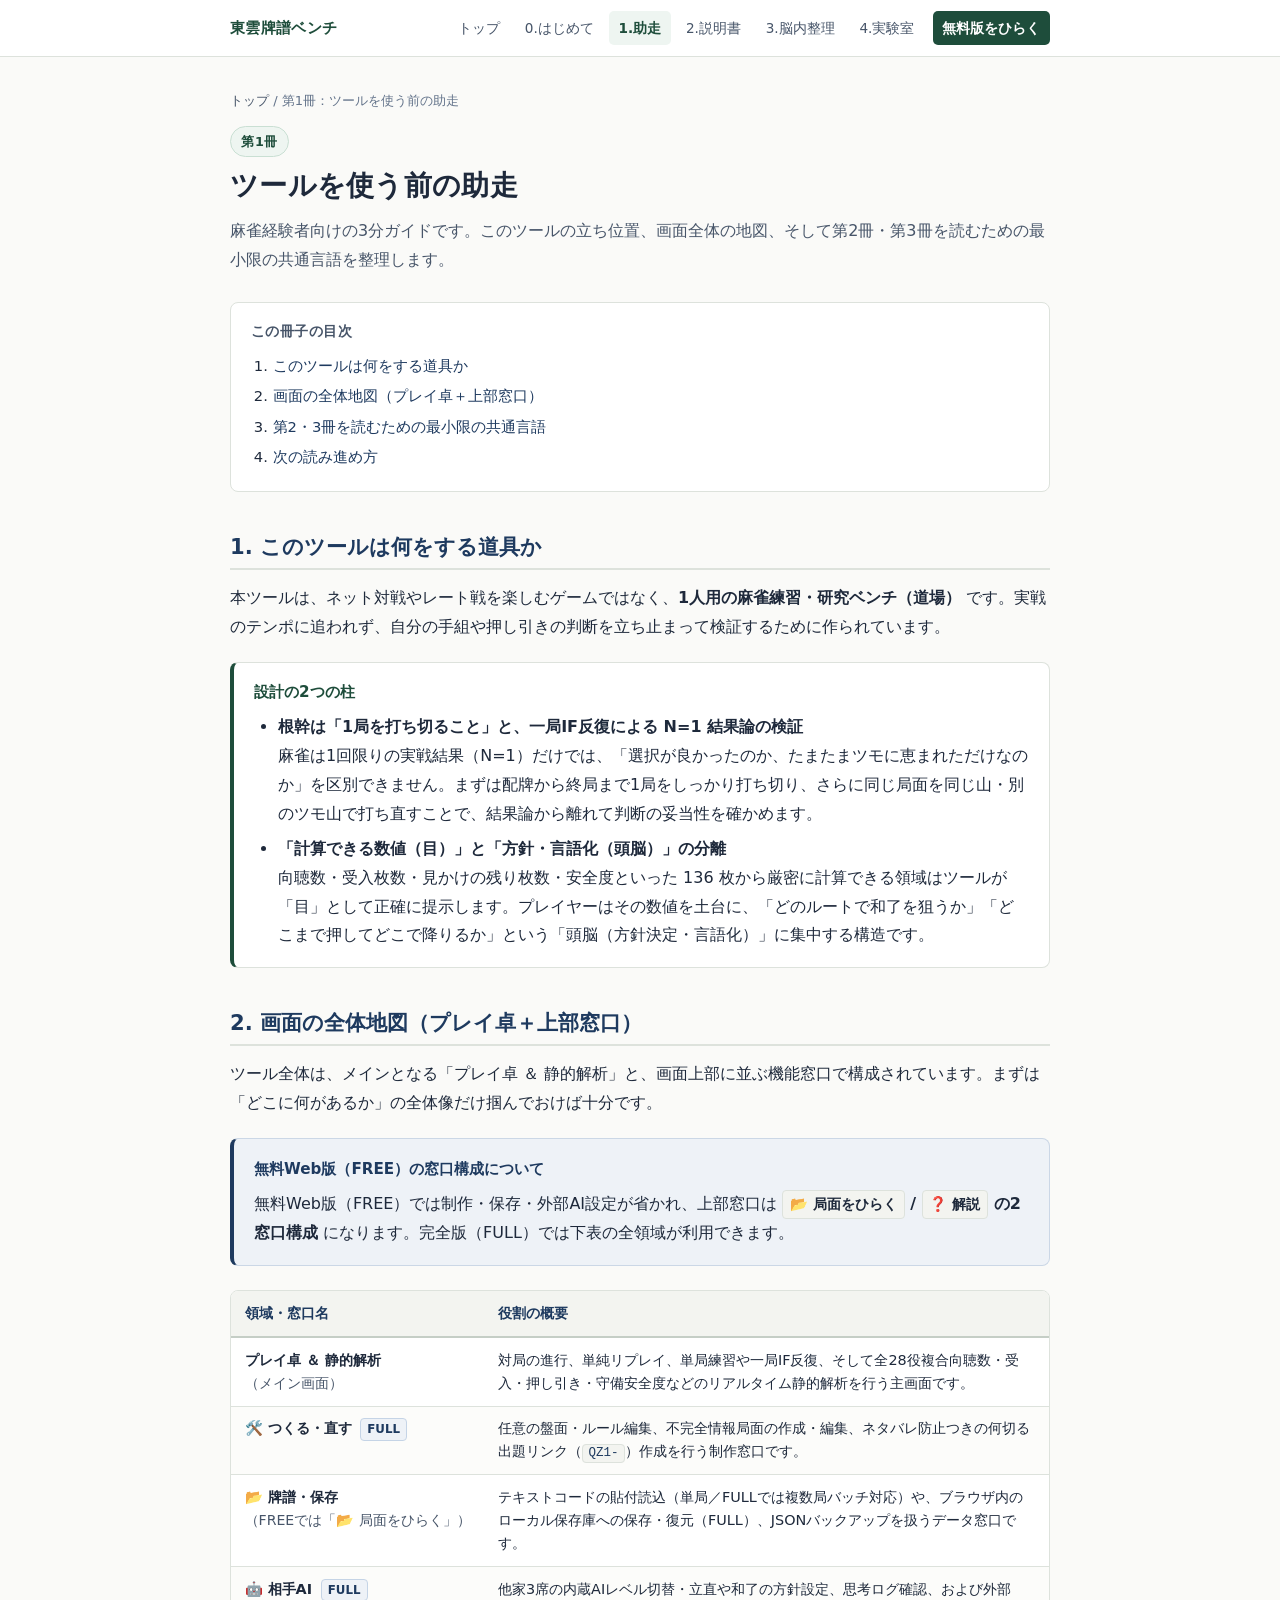
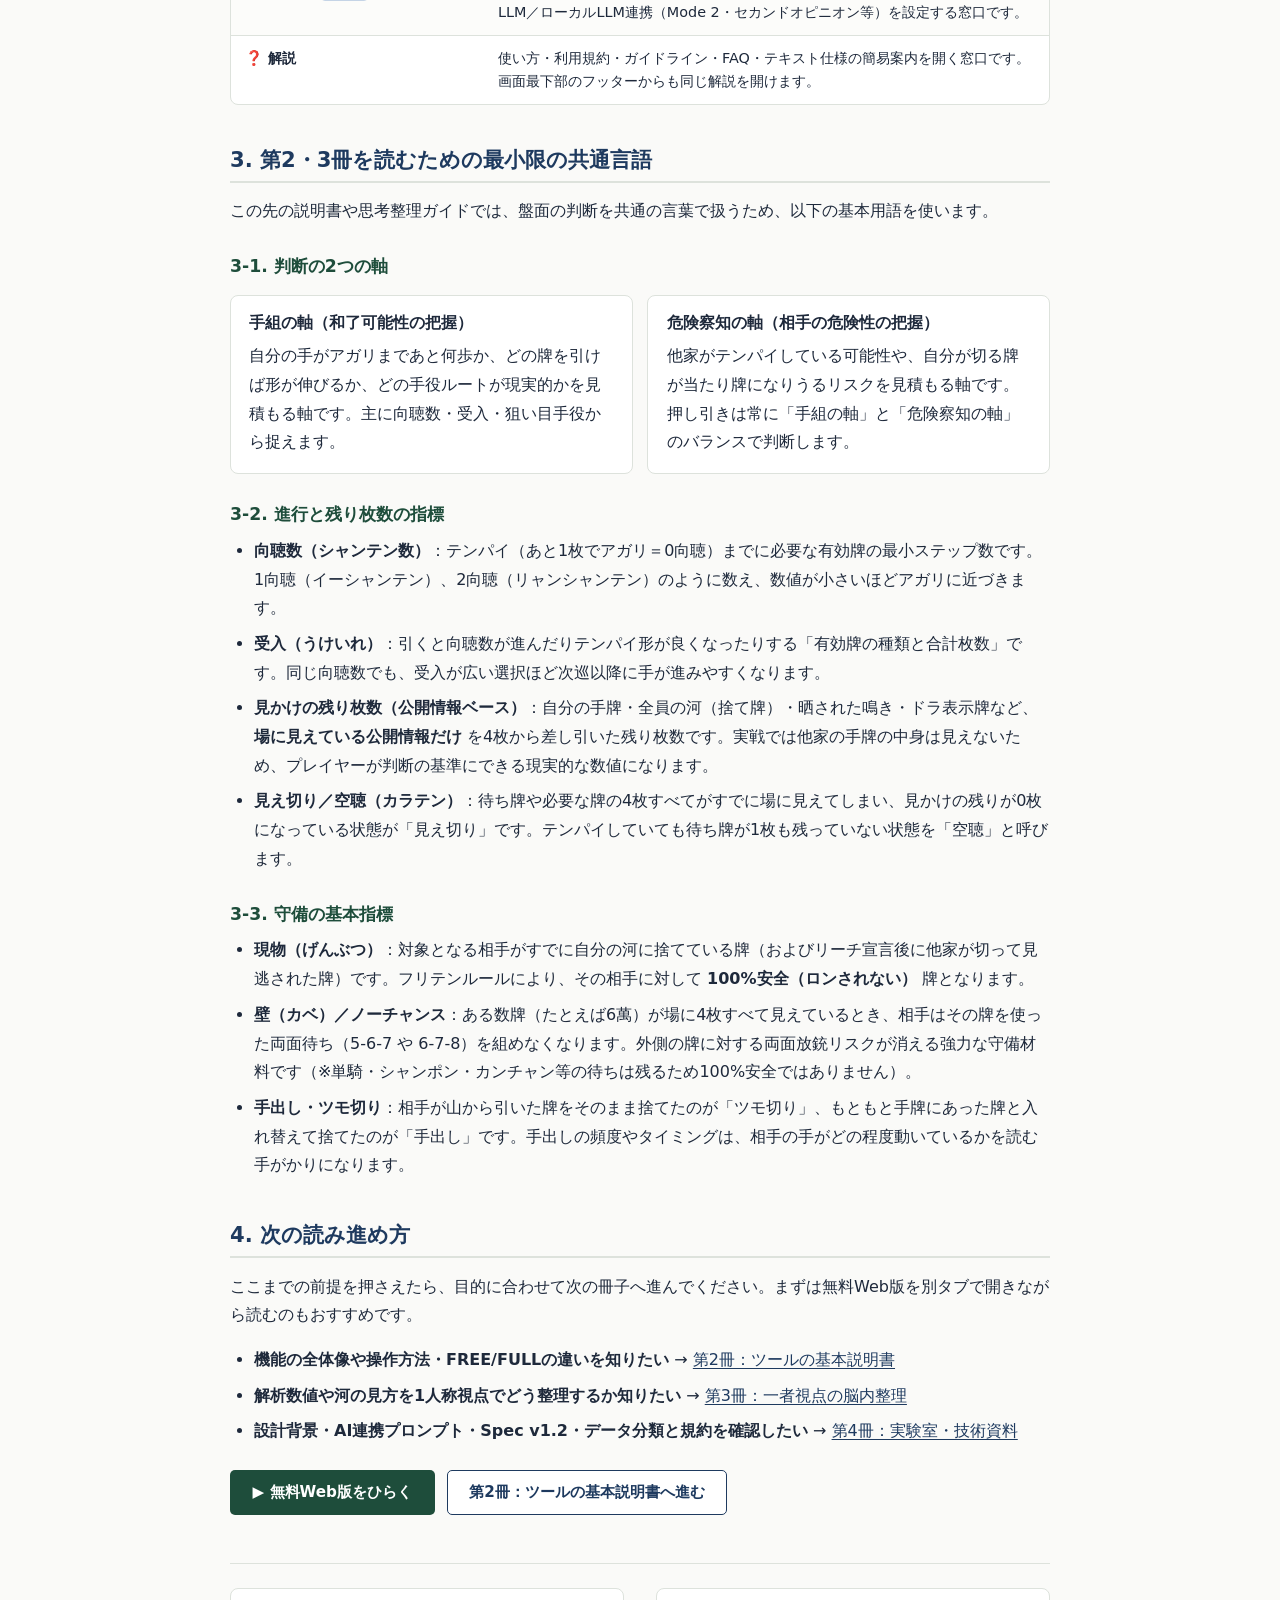
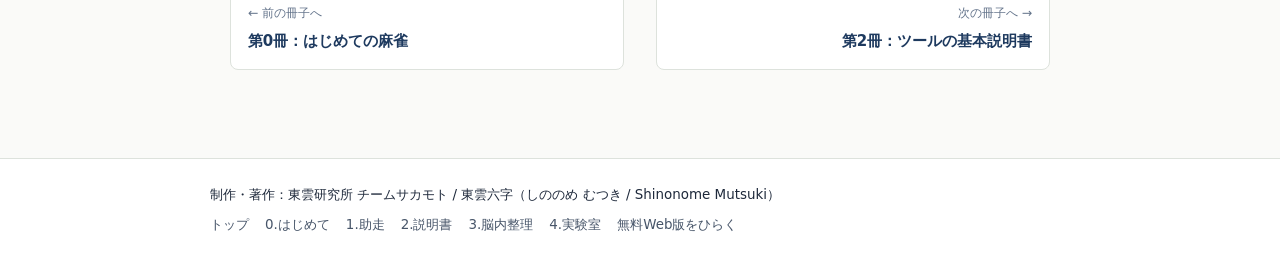
==== 01-primer/index.html @ bab822ff "Initial publish: Shinonome PaifuBench official guide and FREE web edition" ====
<!DOCTYPE html>
<html lang="ja">
<head>
  <meta charset="UTF-8">
  <meta name="viewport" content="width=device-width, initial-scale=1.0">
  <title>第1冊：ツールを使う前の助走｜東雲牌譜ベンチ</title>
  <link rel="stylesheet" href="../assets/style.css">
</head>
<body>
  <header class="site-header">
    <div class="header-inner">
      <a class="site-brand" href="../index.html">東雲牌譜ベンチ</a>
      <nav class="site-nav" aria-label="サイトナビゲーション">
        <a href="../index.html">トップ</a>
        <a href="../00-intro/index.html">0.はじめて</a>
        <a href="../01-primer/index.html" class="active" aria-current="page">1.助走</a>
        <a href="../02-manual/index.html">2.説明書</a>
        <a href="../03-thinking/index.html">3.脳内整理</a>
        <a href="../04-lab/index.html">4.実験室</a>
        <a href="../app/free.html" class="nav-app" target="_blank" rel="noopener">無料版をひらく</a>
      </nav>
    </div>
  </header>

  <main class="container">
    <p class="breadcrumb"><a href="../index.html">トップ</a> / 第1冊：ツールを使う前の助走</p>
    <span class="book-label">第1冊</span>
    <h1 class="page-title">ツールを使う前の助走</h1>
    <p class="page-lead">
      麻雀経験者向けの3分ガイドです。このツールの立ち位置、画面全体の地図、そして第2冊・第3冊を読むための最小限の共通言語を整理します。
    </p>

    <nav class="toc" aria-label="目次">
      <p class="toc-title">この冊子の目次</p>
      <ol>
        <li><a href="#sec-1">このツールは何をする道具か</a></li>
        <li><a href="#sec-2">画面の全体地図（プレイ卓＋上部窓口）</a></li>
        <li><a href="#sec-3">第2・3冊を読むための最小限の共通言語</a></li>
        <li><a href="#sec-4">次の読み進め方</a></li>
      </ol>
    </nav>

    <section id="sec-1">
      <h2>1. このツールは何をする道具か</h2>
      <p>
        本ツールは、ネット対戦やレート戦を楽しむゲームではなく、<strong>1人用の麻雀練習・研究ベンチ（道場）</strong> です。実戦のテンポに追われず、自分の手組や押し引きの判断を立ち止まって検証するために作られています。
      </p>

      <div class="callout">
        <p class="callout-title">設計の2つの柱</p>
        <ul>
          <li>
            <strong>根幹は「1局を打ち切ること」と、一局IF反復による N=1 結果論の検証</strong><br>
            麻雀は1回限りの実戦結果（N=1）だけでは、「選択が良かったのか、たまたまツモに恵まれただけなのか」を区別できません。まずは配牌から終局まで1局をしっかり打ち切り、さらに同じ局面を同じ山・別のツモ山で打ち直すことで、結果論から離れて判断の妥当性を確かめます。
          </li>
          <li>
            <strong>「計算できる数値（目）」と「方針・言語化（頭脳）」の分離</strong><br>
            向聴数・受入枚数・見かけの残り枚数・安全度といった 136 枚から厳密に計算できる領域はツールが「目」として正確に提示します。プレイヤーはその数値を土台に、「どのルートで和了を狙うか」「どこまで押してどこで降りるか」という「頭脳（方針決定・言語化）」に集中する構造です。
          </li>
        </ul>
      </div>
    </section>

    <section id="sec-2">
      <h2>2. 画面の全体地図（プレイ卓＋上部窓口）</h2>
      <p>
        ツール全体は、メインとなる「プレイ卓 ＆ 静的解析」と、画面上部に並ぶ機能窓口で構成されています。まずは「どこに何があるか」の全体像だけ掴んでおけば十分です。
      </p>

      <div class="callout callout-navy">
        <p class="callout-title">無料Web版（FREE）の窓口構成について</p>
        <p>
          無料Web版（FREE）では制作・保存・外部AI設定が省かれ、上部窓口は <strong><span class="ui-label">📂 局面をひらく</span> / <span class="ui-label">❓ 解説</span> の2窓口構成</strong> になります。完全版（FULL）では下表の全領域が利用できます。
        </p>
      </div>

      <div class="table-wrap">
        <table>
          <thead>
            <tr>
              <th>領域・窓口名</th>
              <th>役割の概要</th>
            </tr>
          </thead>
          <tbody>
            <tr>
              <td class="col-nowrap"><strong>プレイ卓 ＆ 静的解析</strong><br><span class="note-text">（メイン画面）</span></td>
              <td>対局の進行、単純リプレイ、単局練習や一局IF反復、そして全28役複合向聴数・受入・押し引き・守備安全度などのリアルタイム静的解析を行う主画面です。</td>
            </tr>
            <tr>
              <td class="col-nowrap"><strong>🛠️ つくる・直す</strong> <span class="tag-full">FULL</span></td>
              <td>任意の盤面・ルール編集、不完全情報局面の作成・編集、ネタバレ防止つきの何切る出題リンク（<code>QZ1-</code>）作成を行う制作窓口です。</td>
            </tr>
            <tr>
              <td class="col-nowrap"><strong>📂 牌譜・保存</strong><br><span class="note-text">（FREEでは「📂 局面をひらく」）</span></td>
              <td>テキストコードの貼付読込（単局／FULLでは複数局バッチ対応）や、ブラウザ内のローカル保存庫への保存・復元（FULL）、JSONバックアップを扱うデータ窓口です。</td>
            </tr>
            <tr>
              <td class="col-nowrap"><strong>🤖 相手AI</strong> <span class="tag-full">FULL</span></td>
              <td>他家3席の内蔵AIレベル切替・立直や和了の方針設定、思考ログ確認、および外部LLM／ローカルLLM連携（Mode 2・セカンドオピニオン等）を設定する窓口です。</td>
            </tr>
            <tr>
              <td class="col-nowrap"><strong>❓ 解説</strong></td>
              <td>使い方・利用規約・ガイドライン・FAQ・テキスト仕様の簡易案内を開く窓口です。画面最下部のフッターからも同じ解説を開けます。</td>
            </tr>
          </tbody>
        </table>
      </div>
    </section>

    <section id="sec-3">
      <h2>3. 第2・3冊を読むための最小限の共通言語</h2>
      <p>
        この先の説明書や思考整理ガイドでは、盤面の判断を共通の言葉で扱うため、以下の基本用語を使います。
      </p>

      <h3>3-1. 判断の2つの軸</h3>
      <div class="info-grid">
        <div class="info-box">
          <h4>手組の軸（和了可能性の把握）</h4>
          <p>
            自分の手がアガリまであと何歩か、どの牌を引けば形が伸びるか、どの手役ルートが現実的かを見積もる軸です。主に向聴数・受入・狙い目手役から捉えます。
          </p>
        </div>
        <div class="info-box">
          <h4>危険察知の軸（相手の危険性の把握）</h4>
          <p>
            他家がテンパイしている可能性や、自分が切る牌が当たり牌になりうるリスクを見積もる軸です。押し引きは常に「手組の軸」と「危険察知の軸」のバランスで判断します。
          </p>
        </div>
      </div>

      <h3>3-2. 進行と残り枚数の指標</h3>
      <ul>
        <li>
          <strong>向聴数（シャンテン数）</strong>：テンパイ（あと1枚でアガリ＝0向聴）までに必要な有効牌の最小ステップ数です。1向聴（イーシャンテン）、2向聴（リャンシャンテン）のように数え、数値が小さいほどアガリに近づきます。
        </li>
        <li>
          <strong>受入（うけいれ）</strong>：引くと向聴数が進んだりテンパイ形が良くなったりする「有効牌の種類と合計枚数」です。同じ向聴数でも、受入が広い選択ほど次巡以降に手が進みやすくなります。
        </li>
        <li>
          <strong>見かけの残り枚数（公開情報ベース）</strong>：自分の手牌・全員の河（捨て牌）・晒された鳴き・ドラ表示牌など、<strong>場に見えている公開情報だけ</strong> を4枚から差し引いた残り枚数です。実戦では他家の手牌の中身は見えないため、プレイヤーが判断の基準にできる現実的な数値になります。
        </li>
        <li>
          <strong>見え切り／空聴（カラテン）</strong>：待ち牌や必要な牌の4枚すべてがすでに場に見えてしまい、見かけの残りが0枚になっている状態が「見え切り」です。テンパイしていても待ち牌が1枚も残っていない状態を「空聴」と呼びます。
        </li>
      </ul>

      <h3>3-3. 守備の基本指標</h3>
      <ul>
        <li>
          <strong>現物（げんぶつ）</strong>：対象となる相手がすでに自分の河に捨てている牌（およびリーチ宣言後に他家が切って見逃された牌）です。フリテンルールにより、その相手に対して <strong>100%安全（ロンされない）</strong> 牌となります。
        </li>
        <li>
          <strong>壁（カベ）／ノーチャンス</strong>：ある数牌（たとえば6萬）が場に4枚すべて見えているとき、相手はその牌を使った両面待ち（5-6-7 や 6-7-8）を組めなくなります。外側の牌に対する両面放銃リスクが消える強力な守備材料です（※単騎・シャンポン・カンチャン等の待ちは残るため100%安全ではありません）。
        </li>
        <li>
          <strong>手出し・ツモ切り</strong>：相手が山から引いた牌をそのまま捨てたのが「ツモ切り」、もともと手牌にあった牌と入れ替えて捨てたのが「手出し」です。手出しの頻度やタイミングは、相手の手がどの程度動いているかを読む手がかりになります。
        </li>
      </ul>
    </section>

    <section id="sec-4">
      <h2>4. 次の読み進め方</h2>
      <p>
        ここまでの前提を押さえたら、目的に合わせて次の冊子へ進んでください。まずは無料Web版を別タブで開きながら読むのもおすすめです。
      </p>

      <ul>
        <li>
          <strong>機能の全体像や操作方法・FREE/FULLの違いを知りたい</strong>
          → <a href="../02-manual/index.html">第2冊：ツールの基本説明書</a>
        </li>
        <li>
          <strong>解析数値や河の見方を1人称視点でどう整理するか知りたい</strong>
          → <a href="../03-thinking/index.html">第3冊：一者視点の脳内整理</a>
        </li>
        <li>
          <strong>設計背景・AI連携プロンプト・Spec v1.2・データ分類と規約を確認したい</strong>
          → <a href="../04-lab/index.html">第4冊：実験室・技術資料</a>
        </li>
      </ul>

      <div class="cta-row">
        <a class="btn btn-primary" href="../app/free.html" target="_blank" rel="noopener">▶ 無料Web版をひらく</a>
        <a class="btn btn-secondary" href="../02-manual/index.html">第2冊：ツールの基本説明書へ進む</a>
      </div>
    </section>

    <nav class="pager" aria-label="前後の冊子">
      <a class="pager-link" href="../00-intro/index.html">
        <span class="pager-dir">← 前の冊子へ</span>
        <span class="pager-title">第0冊：はじめての麻雀</span>
      </a>
      <a class="pager-link pager-next" href="../02-manual/index.html">
        <span class="pager-dir">次の冊子へ →</span>
        <span class="pager-title">第2冊：ツールの基本説明書</span>
      </a>
    </nav>
  </main>

  <footer class="site-footer">
    <div class="footer-inner">
      <p class="footer-credit">制作・著作：東雲研究所 チームサカモト / 東雲六字（しののめ むつき / Shinonome Mutsuki）</p>
      <p class="footer-links">
        <a href="../index.html">トップ</a>
        <a href="../00-intro/index.html">0.はじめて</a>
        <a href="../01-primer/index.html">1.助走</a>
        <a href="../02-manual/index.html">2.説明書</a>
        <a href="../03-thinking/index.html">3.脳内整理</a>
        <a href="../04-lab/index.html">4.実験室</a>
        <a href="../app/free.html" target="_blank" rel="noopener">無料Web版をひらく</a>
      </p>
    </div>
  </footer>
</body>
</html>
---- assets/style.css ----
/* ==========================================================================
   麻雀 配牌・複合シャンテン数 & 手役ルート診断シミュレータ 公式Webガイド
   共通スタイルシート（完全オフライン・素のCSS）
   ========================================================================== */

:root {
  --bg: #fafaf8;
  --surface: #ffffff;
  --surface-subtle: #f3f4f0;
  --surface-tint: #eef5f1;
  --surface-navy: #eef2f7;
  --surface-warn: #fdf8ee;

  --text: #1e293b;
  --text-muted: #475569;
  --text-soft: #64748b;

  --accent: #1e4d3b;
  --accent-hover: #15392b;
  --navy: #1e3a5f;
  --navy-hover: #162c49;
  --warn-border: #b47d2a;

  --border: #dde2dc;
  --border-strong: #c5cec6;

  --radius: 8px;
  --radius-sm: 5px;
  --max-width: 860px;

  --font-sans: "Hiragino Kaku Gothic ProN", "Hiragino Sans", "Yu Gothic", "Meiryo",
    system-ui, -apple-system, BlinkMacSystemFont, "Segoe UI", sans-serif;
  --font-mono: ui-monospace, SFMono-Regular, Menlo, Monaco, Consolas,
    "Liberation Mono", "Courier New", monospace;
}

*,
*::before,
*::after {
  box-sizing: border-box;
}

html {
  font-size: 16px;
  scroll-behavior: smooth;
  -webkit-text-size-adjust: 100%;
}

body {
  margin: 0;
  padding: 0;
  background-color: var(--bg);
  color: var(--text);
  font-family: var(--font-sans);
  line-height: 1.8;
  overflow-wrap: break-word;
}

/* ---------- リンク ---------- */
a {
  color: var(--navy);
  text-decoration: underline;
  text-decoration-thickness: 1px;
  text-underline-offset: 3px;
}

a:hover {
  color: var(--accent);
}

a:focus-visible,
button:focus-visible {
  outline: 2px solid var(--accent);
  outline-offset: 2px;
}

/* ---------- 共通ヘッダー ---------- */
.site-header {
  background-color: var(--surface);
  border-bottom: 1px solid var(--border);
  position: sticky;
  top: 0;
  z-index: 100;
}

.header-inner {
  max-width: var(--max-width);
  margin: 0 auto;
  padding: 0.7rem 1.25rem;
  display: flex;
  flex-wrap: wrap;
  align-items: center;
  justify-content: space-between;
  gap: 0.6rem 1rem;
}

.site-brand {
  font-size: 0.95rem;
  font-weight: 700;
  color: var(--accent);
  text-decoration: none;
  letter-spacing: 0.02em;
  display: inline-flex;
  align-items: center;
  gap: 0.4rem;
}

.site-brand:hover {
  color: var(--navy);
}

.site-nav {
  display: flex;
  flex-wrap: wrap;
  align-items: center;
  gap: 0.25rem 0.35rem;
}

.site-nav a {
  display: inline-block;
  padding: 0.3rem 0.6rem;
  font-size: 0.85rem;
  font-weight: 500;
  color: var(--text-muted);
  text-decoration: none;
  border-radius: var(--radius-sm);
  transition: background-color 0.15s ease, color 0.15s ease;
  white-space: nowrap;
}

.site-nav a:hover {
  background-color: var(--surface-subtle);
  color: var(--text);
}

.site-nav a.active {
  background-color: var(--surface-tint);
  color: var(--accent);
  font-weight: 700;
}

.site-nav a.nav-app {
  background-color: var(--accent);
  color: #ffffff;
  font-weight: 600;
  margin-left: 0.2rem;
}

.site-nav a.nav-app:hover {
  background-color: var(--accent-hover);
  color: #ffffff;
}

/* ---------- メインコンテナ ---------- */
.container {
  max-width: var(--max-width);
  margin: 0 auto;
  padding: 2rem 1.25rem 3.5rem;
}

/* ---------- ページ見出し・パンくず ---------- */
.breadcrumb {
  font-size: 0.82rem;
  color: var(--text-soft);
  margin: 0 0 0.8rem;
}

.breadcrumb a {
  color: var(--text-muted);
  text-decoration: none;
}

.breadcrumb a:hover {
  text-decoration: underline;
  color: var(--accent);
}

.book-label {
  display: inline-block;
  font-size: 0.8rem;
  font-weight: 700;
  letter-spacing: 0.04em;
  color: var(--accent);
  background-color: var(--surface-tint);
  border: 1px solid #c9dfd3;
  padding: 0.18rem 0.65rem;
  border-radius: 999px;
  margin-bottom: 0.65rem;
}

.page-title {
  font-size: 1.75rem;
  line-height: 1.35;
  margin: 0 0 0.75rem;
  color: var(--text);
  letter-spacing: 0.01em;
}

.page-lead {
  font-size: 1rem;
  color: var(--text-muted);
  margin: 0 0 1.75rem;
}

/* ---------- セクション見出し ---------- */
h2 {
  font-size: 1.32rem;
  line-height: 1.4;
  color: var(--navy);
  margin: 2.5rem 0 0.9rem;
  padding-bottom: 0.4rem;
  border-bottom: 2px solid var(--border);
}

h3 {
  font-size: 1.08rem;
  line-height: 1.45;
  color: var(--accent);
  margin: 1.75rem 0 0.6rem;
}

h4 {
  font-size: 0.98rem;
  line-height: 1.45;
  color: var(--text);
  margin: 1.25rem 0 0.4rem;
}

p {
  margin: 0 0 1rem;
}

ul,
ol {
  margin: 0 0 1.15rem;
  padding-left: 1.5rem;
}

li {
  margin-bottom: 0.42rem;
}

li:last-child {
  margin-bottom: 0;
}

hr {
  border: 0;
  border-top: 1px solid var(--border);
  margin: 2.2rem 0;
}

/* ---------- インラインコード・キー表記 ---------- */
code {
  font-family: var(--font-mono);
  font-size: 0.87em;
  background-color: var(--surface-subtle);
  border: 1px solid var(--border);
  border-radius: 4px;
  padding: 0.08rem 0.35rem;
  color: var(--navy);
}

kbd {
  font-family: var(--font-mono);
  font-size: 0.82em;
  background-color: var(--surface);
  border: 1px solid var(--border-strong);
  border-bottom-width: 2px;
  border-radius: 4px;
  padding: 0.05rem 0.38rem;
  color: var(--text);
  white-space: nowrap;
}

.ui-label {
  display: inline-block;
  font-size: 0.9em;
  font-weight: 600;
  background-color: var(--surface-subtle);
  border: 1px solid var(--border);
  border-radius: 4px;
  padding: 0.05rem 0.42rem;
  color: var(--text);
}

/* ---------- ヒーロー（トップページ） ---------- */
.hero {
  background-color: var(--surface);
  border: 1px solid var(--border);
  border-top: 4px solid var(--accent);
  border-radius: var(--radius);
  padding: 2rem 1.75rem;
  margin-bottom: 1.75rem;
}

.hero-eyebrow {
  font-size: 0.82rem;
  font-weight: 700;
  color: var(--accent);
  letter-spacing: 0.04em;
  margin: 0 0 0.5rem;
}

.hero h1 {
  font-size: 1.65rem;
  line-height: 1.38;
  margin: 0 0 0.9rem;
  color: var(--text);
}

.hero-lead {
  font-size: 0.98rem;
  color: var(--text-muted);
  margin: 0 0 1.4rem;
}

.hero-actions {
  display: flex;
  flex-wrap: wrap;
  align-items: center;
  gap: 0.75rem;
}

/* ---------- ボタン ---------- */
.btn {
  display: inline-flex;
  align-items: center;
  justify-content: center;
  gap: 0.4rem;
  padding: 0.72rem 1.35rem;
  font-size: 0.95rem;
  font-weight: 700;
  text-decoration: none;
  border-radius: var(--radius-sm);
  border: 1px solid transparent;
  line-height: 1.3;
  transition: background-color 0.15s ease, border-color 0.15s ease, color 0.15s ease;
}

.btn-primary {
  background-color: var(--accent);
  color: #ffffff;
}

.btn-primary:hover {
  background-color: var(--accent-hover);
  color: #ffffff;
}

.btn-secondary {
  background-color: var(--surface);
  color: var(--navy);
  border-color: var(--navy);
}

.btn-secondary:hover {
  background-color: var(--surface-navy);
  color: var(--navy-hover);
}

.btn-muted {
  background-color: var(--surface-subtle);
  color: var(--text-soft);
  border-color: var(--border-strong);
  cursor: default;
  font-weight: 600;
}

.cta-row {
  display: flex;
  flex-wrap: wrap;
  align-items: center;
  gap: 0.75rem;
  margin: 1.5rem 0;
}

/* ---------- コールアウト・囲み枠 ---------- */
.callout {
  background-color: var(--surface);
  border: 1px solid var(--border);
  border-left: 4px solid var(--accent);
  border-radius: var(--radius);
  padding: 1.05rem 1.25rem;
  margin: 1.25rem 0 1.5rem;
}

.callout-title {
  font-size: 0.95rem;
  font-weight: 700;
  color: var(--accent);
  margin: 0 0 0.4rem;
}

.callout p:last-child,
.callout ul:last-child {
  margin-bottom: 0;
}

.callout-navy {
  background-color: var(--surface-navy);
  border-color: #cbd7e6;
  border-left-color: var(--navy);
}

.callout-navy .callout-title {
  color: var(--navy);
}

.callout-warn {
  background-color: var(--surface-warn);
  border-color: #e8d8b7;
  border-left-color: var(--warn-border);
}

.callout-warn .callout-title {
  color: #8a5b14;
}

.callout-beginner {
  background-color: var(--surface-subtle);
  border: 1px solid var(--border);
  border-left: 4px solid var(--text-soft);
  border-radius: var(--radius);
  padding: 1rem 1.25rem;
  margin: 0 0 2rem;
}

.callout-beginner .callout-title {
  font-size: 0.94rem;
  font-weight: 700;
  color: var(--text);
  margin: 0 0 0.35rem;
}

.callout-beginner p {
  font-size: 0.92rem;
  color: var(--text-muted);
  margin: 0 0 0.55rem;
}

.callout-beginner .beginner-link {
  font-size: 0.92rem;
  font-weight: 700;
  color: var(--accent);
}

/* ---------- 目次（TOC） ---------- */
.toc {
  background-color: var(--surface);
  border: 1px solid var(--border);
  border-radius: var(--radius);
  padding: 1rem 1.25rem;
  margin: 0 0 2rem;
}

.toc-title {
  font-size: 0.88rem;
  font-weight: 700;
  color: var(--text-muted);
  margin: 0 0 0.5rem;
  letter-spacing: 0.03em;
}

.toc ol {
  margin: 0;
  padding-left: 1.35rem;
  font-size: 0.92rem;
}

.toc li {
  margin-bottom: 0.25rem;
}

.toc a {
  text-decoration: none;
}

.toc a:hover {
  text-decoration: underline;
}

/* ---------- ガイドカード一覧（トップページ） ---------- */
.section-heading {
  font-size: 1.18rem;
  color: var(--navy);
  margin: 2rem 0 0.9rem;
  padding-bottom: 0.35rem;
  border-bottom: 2px solid var(--border);
}

.card-grid {
  display: grid;
  grid-template-columns: repeat(2, minmax(0, 1fr));
  gap: 1rem;
  margin: 0 0 2rem;
}

.card {
  display: flex;
  flex-direction: column;
  background-color: var(--surface);
  border: 1px solid var(--border);
  border-radius: var(--radius);
  padding: 1.2rem 1.25rem;
  text-decoration: none;
  color: var(--text);
  transition: border-color 0.15s ease, background-color 0.15s ease;
}

.card:hover {
  border-color: var(--accent);
  background-color: #fcfdfb;
  color: var(--text);
}

.card-num {
  font-size: 0.78rem;
  font-weight: 700;
  color: var(--accent);
  letter-spacing: 0.04em;
  margin-bottom: 0.3rem;
}

.card-title {
  font-size: 1.05rem;
  font-weight: 700;
  color: var(--navy);
  margin: 0 0 0.45rem;
  line-height: 1.4;
}

.card-desc {
  font-size: 0.9rem;
  color: var(--text-muted);
  margin: 0;
  line-height: 1.65;
}

/* ---------- FULL版案内枠 ---------- */
.full-box {
  background-color: var(--surface);
  border: 1px solid var(--border);
  border-radius: var(--radius);
  padding: 1.25rem 1.4rem;
  margin: 2rem 0 0;
}

.full-box-title {
  font-size: 1rem;
  font-weight: 700;
  color: var(--navy);
  margin: 0 0 0.45rem;
}

.full-box p {
  font-size: 0.92rem;
  color: var(--text-muted);
  margin: 0 0 0.9rem;
}

/* ---------- テーブル ---------- */
.table-wrap {
  width: 100%;
  overflow-x: auto;
  -webkit-overflow-scrolling: touch;
  margin: 1rem 0 1.4rem;
  border: 1px solid var(--border);
  border-radius: var(--radius);
  background-color: var(--surface);
}

table {
  width: 100%;
  border-collapse: collapse;
  font-size: 0.9rem;
  line-height: 1.6;
  min-width: 520px;
}

th,
td {
  padding: 0.68rem 0.85rem;
  text-align: left;
  vertical-align: top;
  border-bottom: 1px solid var(--border);
}

tr:last-child td {
  border-bottom: 0;
}

thead th {
  background-color: var(--surface-subtle);
  color: var(--navy);
  font-weight: 700;
  white-space: nowrap;
  border-bottom: 2px solid var(--border-strong);
}

tbody tr:nth-child(even) {
  background-color: #fcfcfa;
}

.col-center {
  text-align: center;
  white-space: nowrap;
}

.col-nowrap {
  white-space: nowrap;
}

/* 状態バッジ */
.mark-yes {
  display: inline-block;
  font-weight: 700;
  color: var(--accent);
}

.mark-no {
  display: inline-block;
  color: var(--text-soft);
}

.mark-part {
  display: inline-block;
  font-size: 0.82rem;
  font-weight: 600;
  color: var(--navy);
  background-color: var(--surface-navy);
  border-radius: 4px;
  padding: 0.08rem 0.42rem;
  white-space: nowrap;
}

.tag-full {
  display: inline-block;
  font-size: 0.74rem;
  font-weight: 700;
  color: var(--navy);
  background-color: var(--surface-navy);
  border: 1px solid #c5d4e6;
  border-radius: 4px;
  padding: 0.05rem 0.38rem;
  vertical-align: middle;
  margin-left: 0.25rem;
}

.tag-free {
  display: inline-block;
  font-size: 0.74rem;
  font-weight: 700;
  color: var(--accent);
  background-color: var(--surface-tint);
  border: 1px solid #c5ddd0;
  border-radius: 4px;
  padding: 0.05rem 0.38rem;
  vertical-align: middle;
  margin-left: 0.25rem;
}

/* ---------- 定義リスト・2カラム情報 ---------- */
.info-grid {
  display: grid;
  grid-template-columns: repeat(2, minmax(0, 1fr));
  gap: 0.9rem;
  margin: 1rem 0 1.4rem;
}

.info-box {
  background-color: var(--surface);
  border: 1px solid var(--border);
  border-radius: var(--radius);
  padding: 1rem 1.15rem;
}

.info-box h3,
.info-box h4 {
  margin-top: 0;
  margin-bottom: 0.45rem;
}

.info-box p:last-child,
.info-box ul:last-child {
  margin-bottom: 0;
}

/* ---------- ステップリスト ---------- */
.step-list {
  list-style: none;
  padding-left: 0;
  margin: 1rem 0 1.5rem;
  counter-reset: guide-step;
}

.step-list li {
  position: relative;
  counter-increment: guide-step;
  background-color: var(--surface);
  border: 1px solid var(--border);
  border-radius: var(--radius);
  padding: 0.9rem 1.1rem 0.9rem 3.2rem;
  margin-bottom: 0.7rem;
}

.step-list li::before {
  content: counter(guide-step);
  position: absolute;
  left: 0.95rem;
  top: 0.92rem;
  width: 1.65rem;
  height: 1.65rem;
  border-radius: 50%;
  background-color: var(--accent);
  color: #ffffff;
  font-size: 0.85rem;
  font-weight: 700;
  display: flex;
  align-items: center;
  justify-content: center;
}

/* ---------- 牌のサンプル表示（第0冊） ---------- */
.tile-example {
  display: inline-flex;
  flex-wrap: wrap;
  gap: 0.3rem;
  vertical-align: middle;
  margin: 0.25rem 0;
}

.tile-chip {
  display: inline-block;
  padding: 0.14rem 0.48rem;
  background-color: #ffffff;
  border: 1px solid var(--border-strong);
  border-bottom-width: 2px;
  border-radius: 4px;
  font-size: 0.88rem;
  font-weight: 700;
  color: var(--text);
}

/* ---------- 注釈テキスト ---------- */
.note-text {
  font-size: 0.88rem;
  color: var(--text-muted);
}

/* ---------- 前後ページャ ---------- */
.pager {
  display: flex;
  flex-wrap: wrap;
  justify-content: space-between;
  gap: 0.85rem;
  margin-top: 3rem;
  padding-top: 1.5rem;
  border-top: 1px solid var(--border);
}

.pager-link {
  display: flex;
  flex-direction: column;
  flex: 1 1 240px;
  max-width: 48%;
  padding: 0.85rem 1.05rem;
  background-color: var(--surface);
  border: 1px solid var(--border);
  border-radius: var(--radius);
  text-decoration: none;
  color: var(--text);
  transition: border-color 0.15s ease, background-color 0.15s ease;
}

.pager-link:hover {
  border-color: var(--accent);
  background-color: #fcfdfb;
  color: var(--text);
}

.pager-link.pager-next {
  margin-left: auto;
  text-align: right;
}

.pager-dir {
  font-size: 0.78rem;
  color: var(--text-soft);
  margin-bottom: 0.2rem;
}

.pager-title {
  font-size: 0.94rem;
  font-weight: 700;
  color: var(--navy);
}

/* ---------- 共通フッター ---------- */
.site-footer {
  background-color: var(--surface);
  border-top: 1px solid var(--border);
  padding: 1.5rem 1.25rem;
  margin-top: 2rem;
}

.footer-inner {
  max-width: var(--max-width);
  margin: 0 auto;
  font-size: 0.84rem;
  color: var(--text-muted);
  display: flex;
  flex-direction: column;
  gap: 0.4rem;
}

.footer-credit {
  margin: 0;
  color: var(--text);
  font-weight: 500;
}

.footer-links {
  margin: 0;
  display: flex;
  flex-wrap: wrap;
  gap: 0.4rem 1rem;
}

.footer-links a {
  color: var(--text-muted);
  text-decoration: none;
}

.footer-links a:hover {
  color: var(--accent);
  text-decoration: underline;
}

/* ---------- レスポンシブ調整（スマホ幅 375px 対応） ---------- */
@media (max-width: 640px) {
  .header-inner {
    padding: 0.65rem 0.9rem;
    gap: 0.45rem;
  }

  .site-brand {
    font-size: 0.9rem;
  }

  .site-nav {
    width: 100%;
    gap: 0.25rem;
  }

  .site-nav a {
    font-size: 0.8rem;
    padding: 0.28rem 0.5rem;
  }

  .site-nav a.nav-app {
    margin-left: 0;
  }

  .container {
    padding: 1.35rem 0.95rem 2.75rem;
  }

  .hero {
    padding: 1.35rem 1.1rem;
  }

  .hero h1 {
    font-size: 1.32rem;
  }

  .page-title {
    font-size: 1.42rem;
  }

  h2 {
    font-size: 1.18rem;
    margin-top: 2rem;
  }

  .card-grid,
  .info-grid {
    grid-template-columns: 1fr;
  }

  .pager-link {
    max-width: 100%;
    flex-basis: 100%;
  }

  .pager-link.pager-next {
    text-align: left;
  }

  .btn {
    width: 100%;
  }
}

/* ---------- プロンプトブロック・コピーボタン（第4冊） ---------- */
.prompt-block {
  background-color: var(--surface);
  border: 1px solid var(--border);
  border-radius: var(--radius);
  margin: 1rem 0 1.5rem;
  overflow: hidden;
}

.prompt-header {
  display: flex;
  flex-wrap: wrap;
  align-items: center;
  justify-content: space-between;
  gap: 0.5rem 0.75rem;
  padding: 0.6rem 0.9rem;
  background-color: var(--surface-subtle);
  border-bottom: 1px solid var(--border);
}

.prompt-title {
  font-size: 0.85rem;
  font-weight: 700;
  color: var(--navy);
}

.copy-btn {
  display: inline-flex;
  align-items: center;
  gap: 0.3rem;
  padding: 0.32rem 0.72rem;
  font-family: var(--font-sans);
  font-size: 0.82rem;
  font-weight: 700;
  color: var(--accent);
  background-color: var(--surface);
  border: 1px solid var(--accent);
  border-radius: var(--radius-sm);
  cursor: pointer;
  transition: background-color 0.15s ease, color 0.15s ease;
}

.copy-btn:hover {
  background-color: var(--accent);
  color: #ffffff;
}

.copy-btn.copied {
  background-color: var(--accent);
  color: #ffffff;
}

.prompt-block pre {
  margin: 0;
  padding: 1rem 1.05rem;
  overflow-x: auto;
  background-color: #fcfcfa;
  font-family: var(--font-mono);
  font-size: 0.84rem;
  line-height: 1.65;
  color: var(--text);
  white-space: pre-wrap;
  word-break: break-word;
}

.prompt-block pre code {
  background: transparent;
  border: 0;
  padding: 0;
  color: inherit;
  font-size: inherit;
}
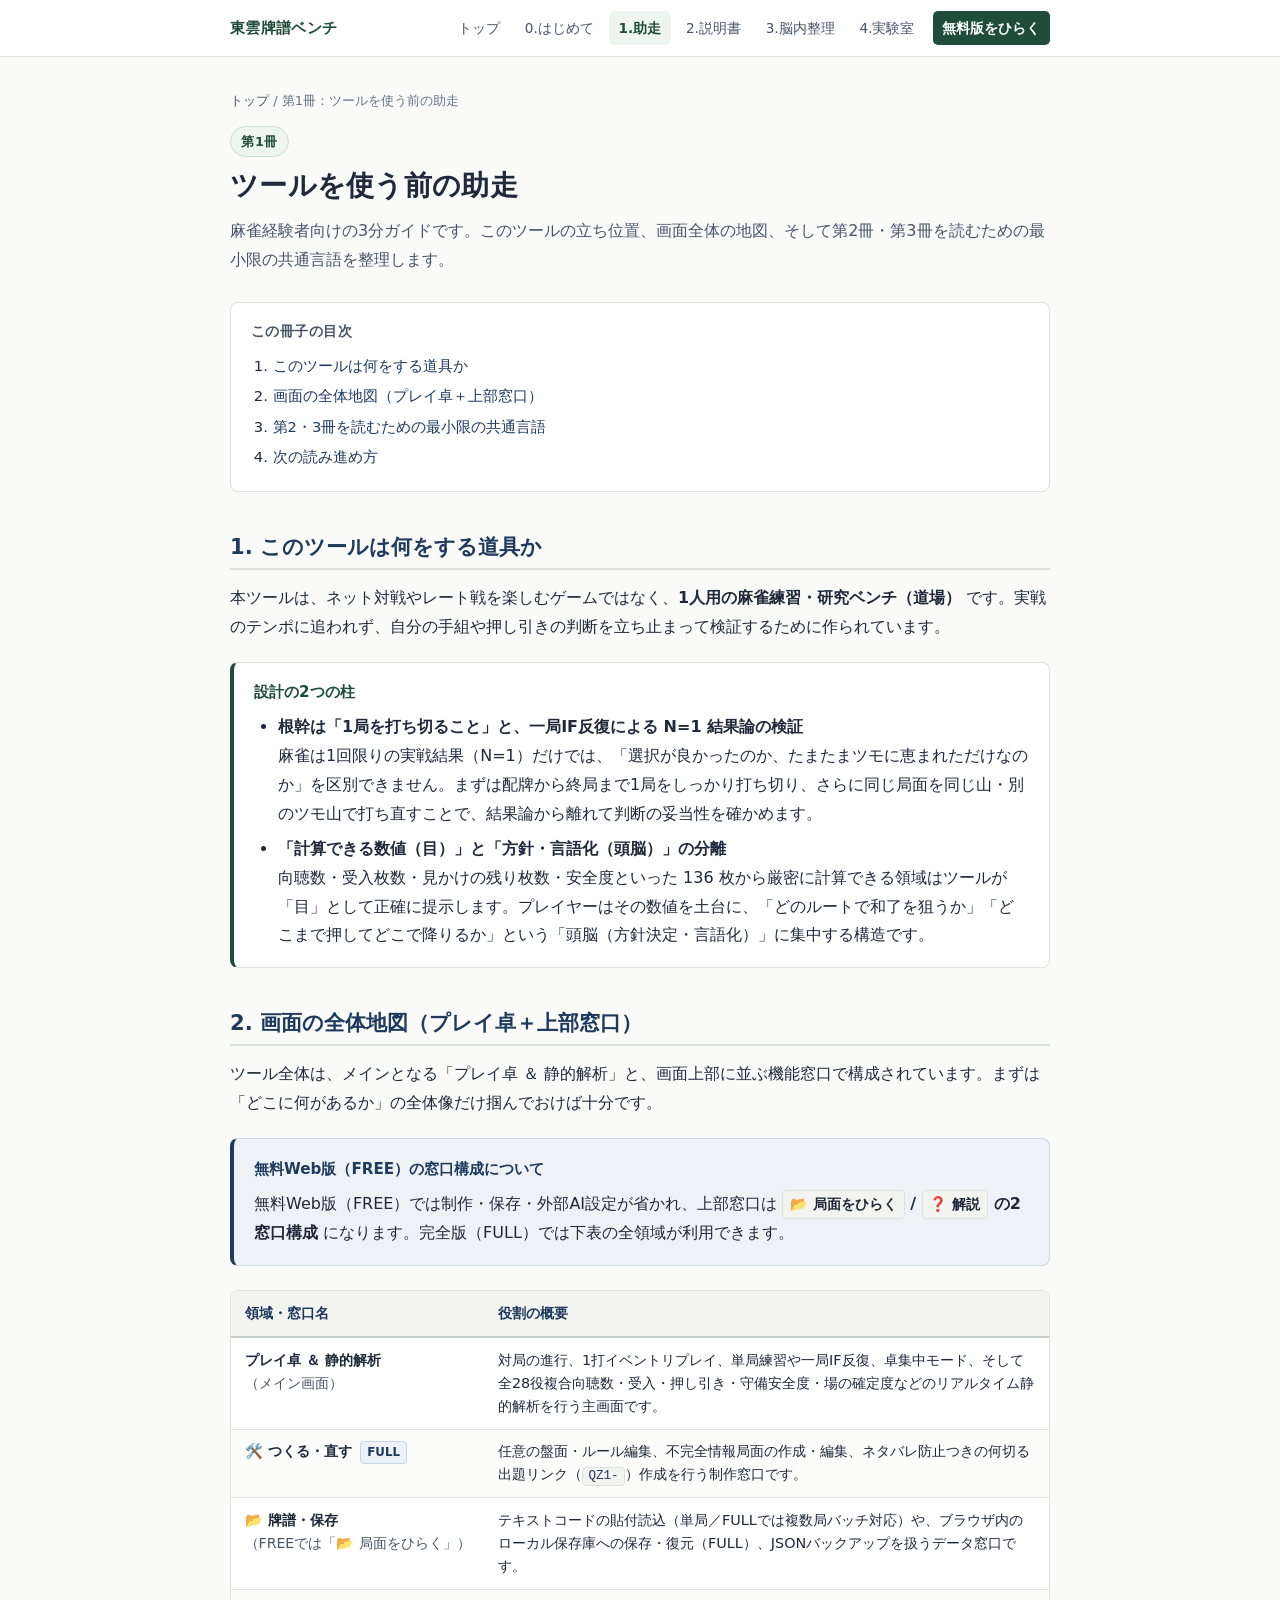
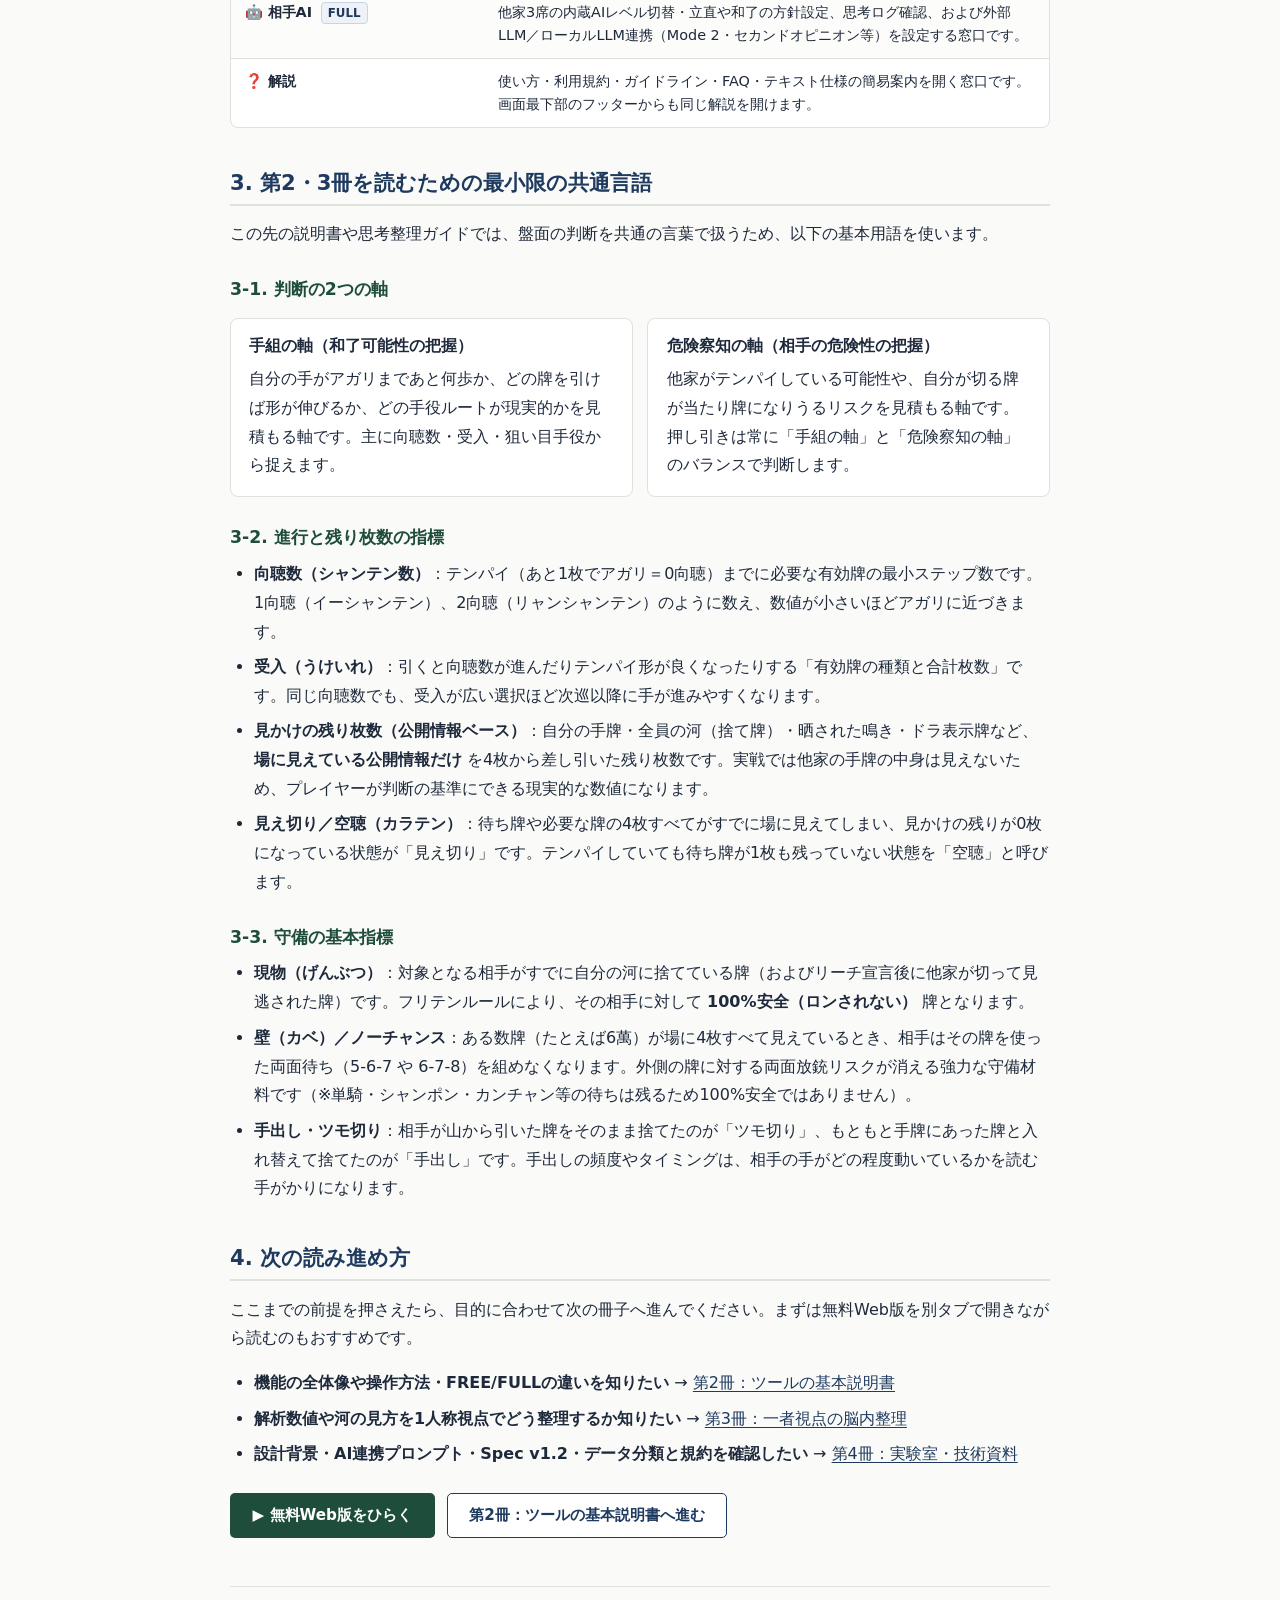
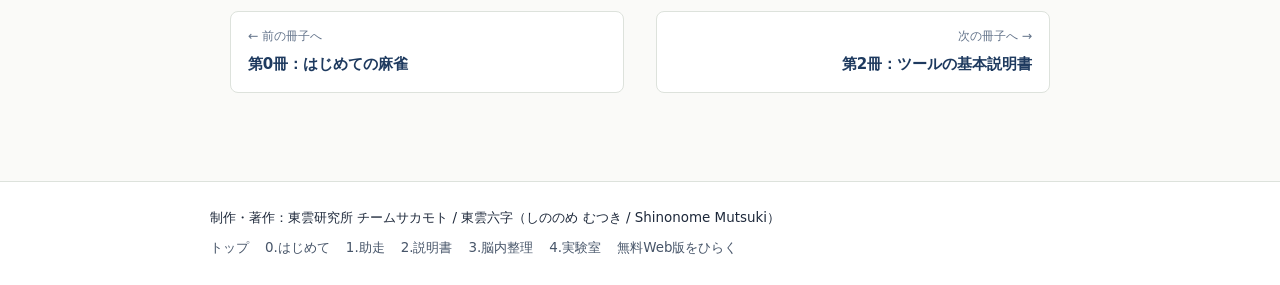
==== commit 53f4ae48: "release(v3.25): update FREE edition and official guides for v3.25" ====
--- a/01-primer/index.html
+++ b/01-primer/index.html
@@ -85,7 +85,7 @@
           <tbody>
             <tr>
               <td class="col-nowrap"><strong>プレイ卓 ＆ 静的解析</strong><br><span class="note-text">（メイン画面）</span></td>
-              <td>対局の進行、単純リプレイ、単局練習や一局IF反復、そして全28役複合向聴数・受入・押し引き・守備安全度などのリアルタイム静的解析を行う主画面です。</td>
+              <td>対局の進行、1打イベントリプレイ、単局練習や一局IF反復、卓集中モード、そして全28役複合向聴数・受入・押し引き・守備安全度・場の確定度などのリアルタイム静的解析を行う主画面です。</td>
             </tr>
             <tr>
               <td class="col-nowrap"><strong>🛠️ つくる・直す</strong> <span class="tag-full">FULL</span></td>
